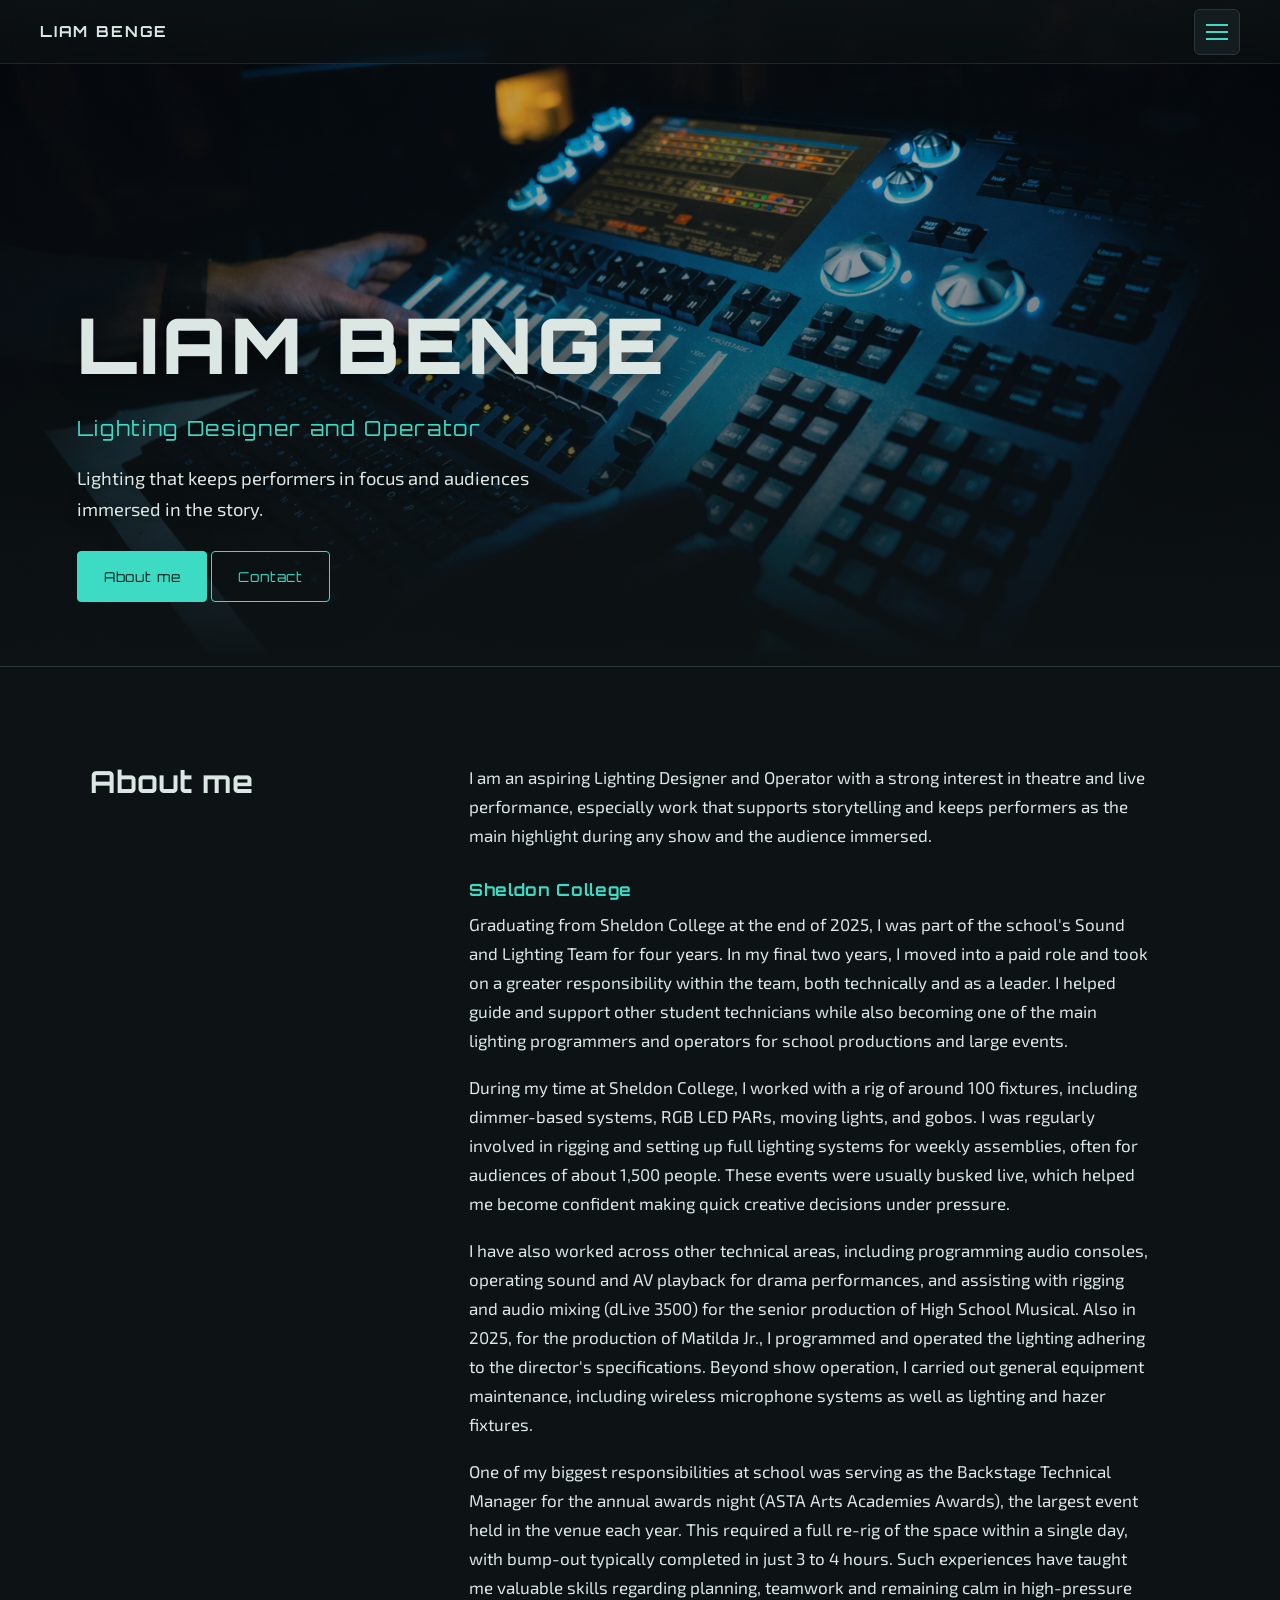
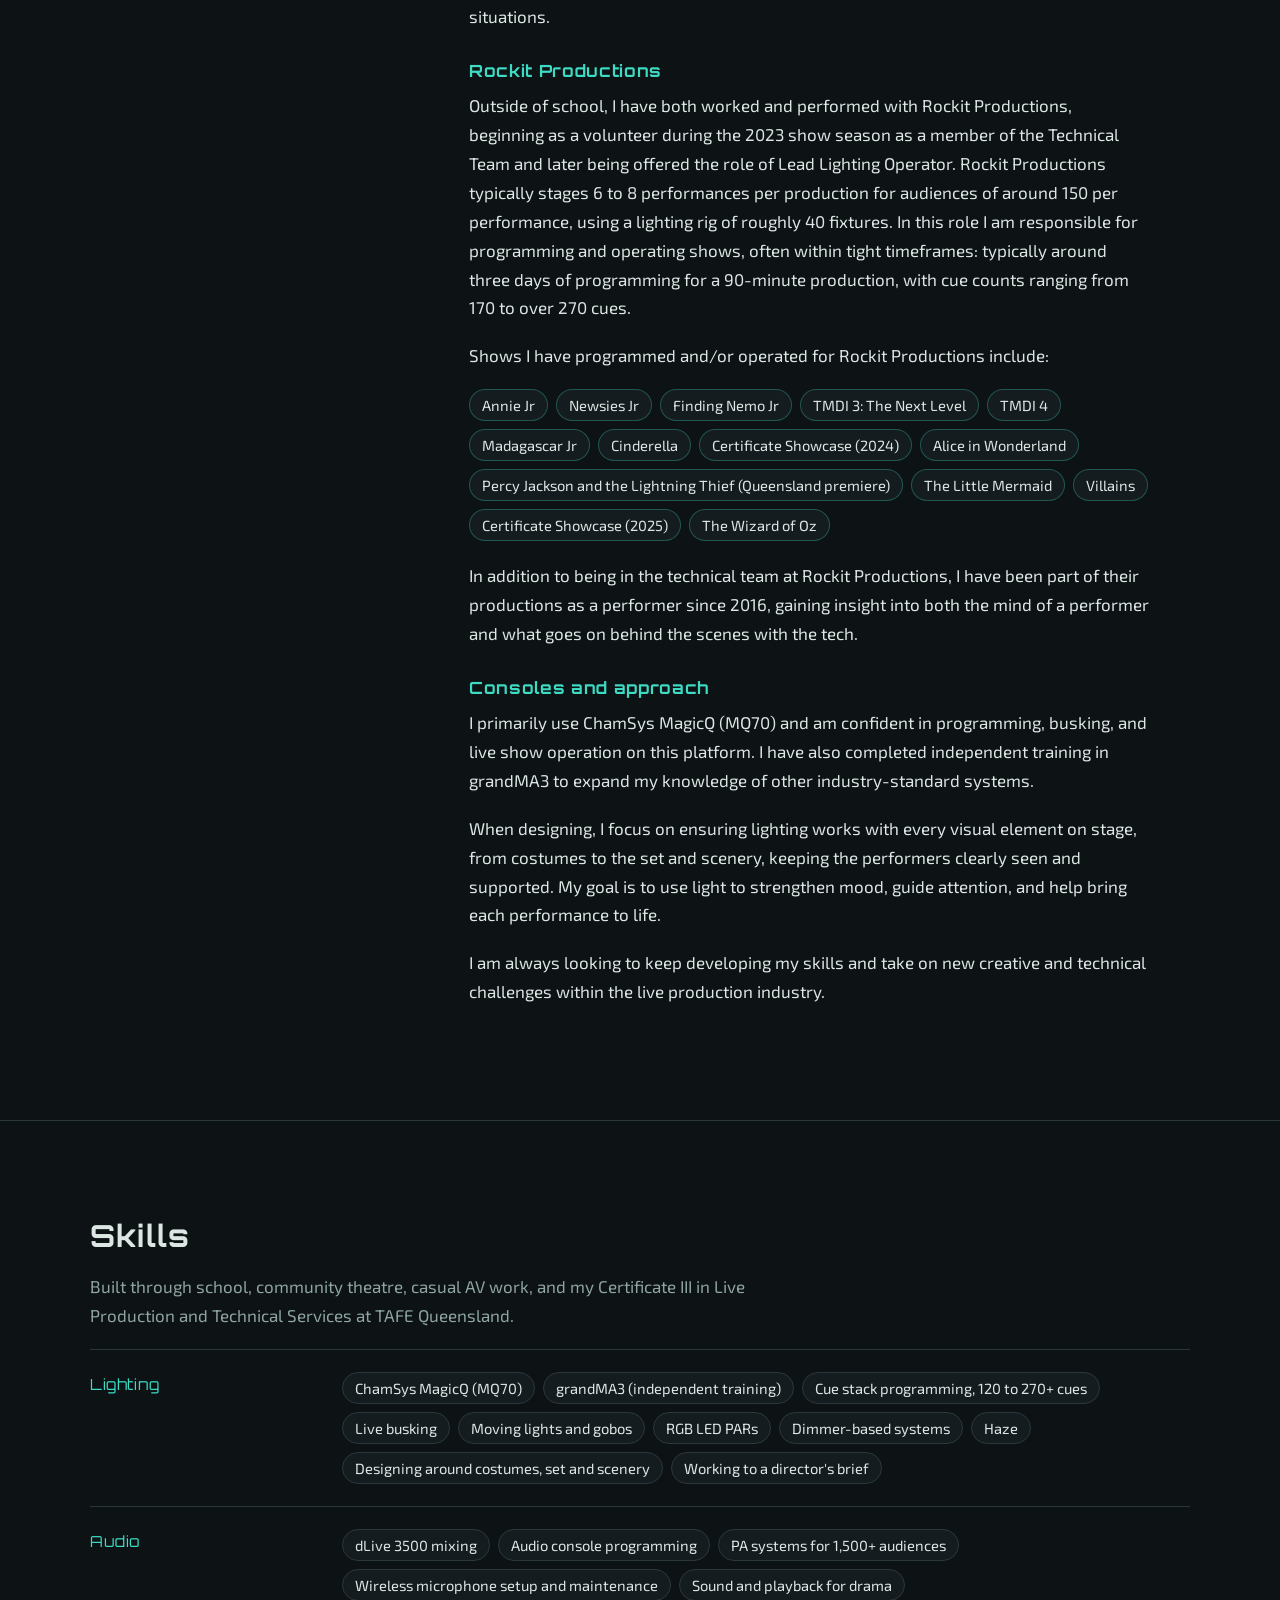
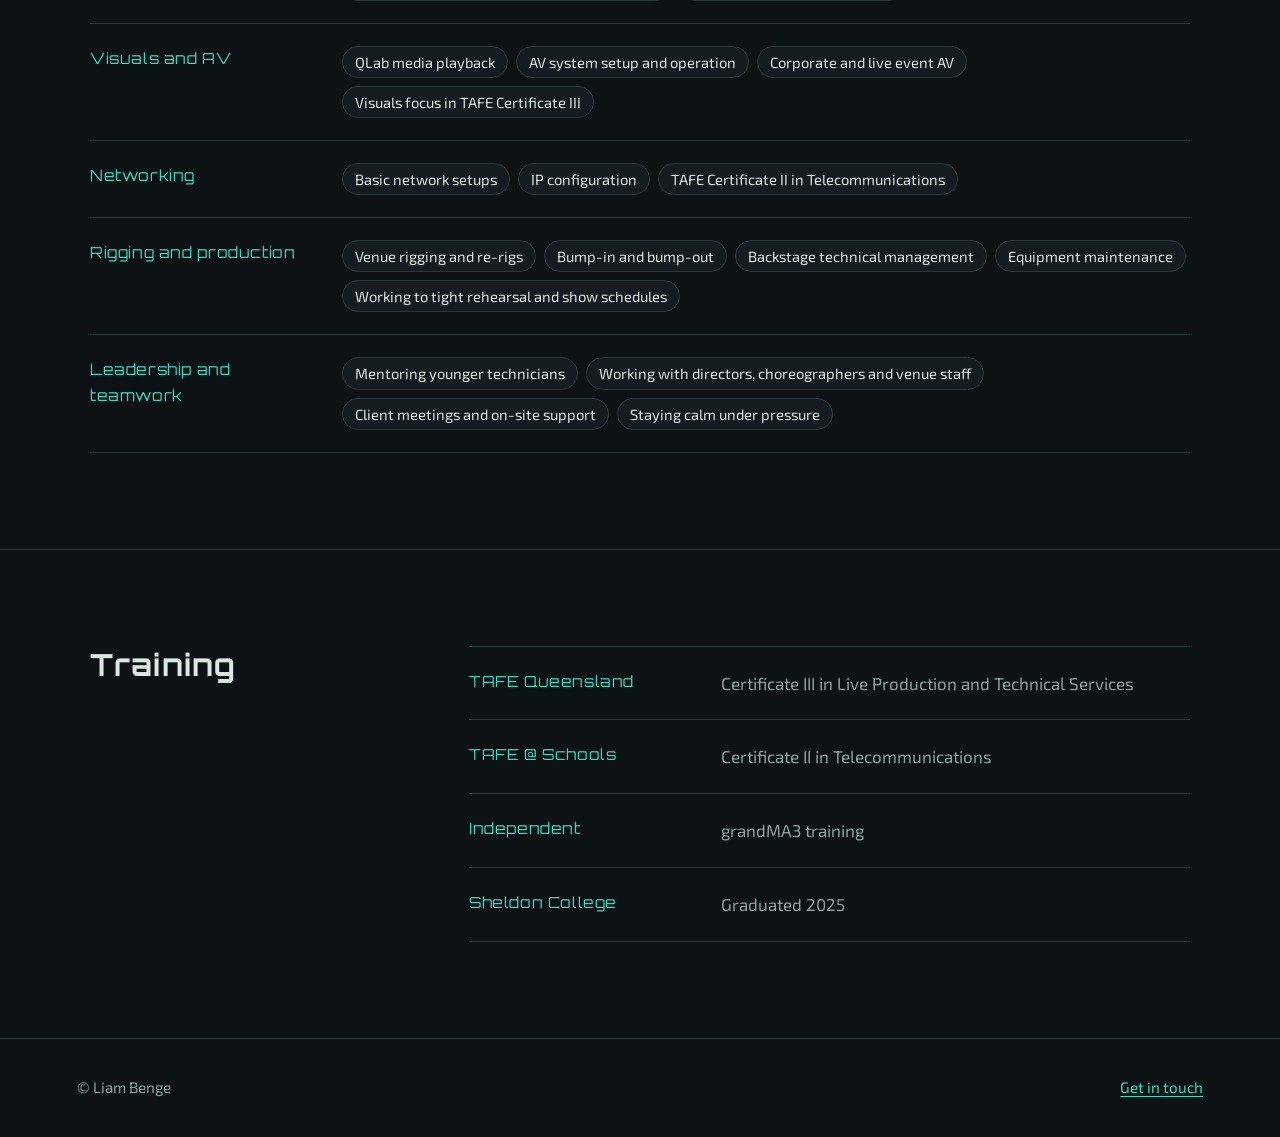
==== index.html @ 9af76e88 "Uploaded All Files" ====
<!doctype html>
<html lang="en">
<head>
<meta charset="utf-8">
<meta name="viewport" content="width=device-width, initial-scale=1">
<title>Liam Benge | Lighting Designer and Operator</title>
<meta name="description" content="Portfolio of Liam Benge, lighting designer and operator for theatre and live performance.">
<link rel="preconnect" href="https://fonts.googleapis.com">
<link rel="preconnect" href="https://fonts.gstatic.com" crossorigin>
<link href="https://fonts.googleapis.com/css2?family=Exo+2:wght@300;400;600&family=Orbitron:wght@500;700;900&display=swap" rel="stylesheet">
<link rel="stylesheet" href="css/style.css">
</head>
<body data-page="home">
<header class="site-header">
  <a class="brand" href="index.html">LIAM BENGE</a>
  <button class="burger" id="burger" aria-label="Open menu" aria-expanded="false" aria-controls="drawer"><span></span><span></span><span></span></button>
</header>
<div class="scrim" id="scrim" hidden></div>
<nav class="drawer" id="drawer" aria-label="Main">
  <a href="index.html" data-nav="home">Home</a>
  <p class="drawer-label">Photos and video</p>
  <div id="folderLinks"></div>
  <a href="contact.html" data-nav="contact" style="margin-top:12px">Contact</a>
</nav>

<main>
<section class="hero" id="top">
  <div class="hero-inner">
    <h1>Liam Benge</h1>
    <p class="role">Lighting Designer and Operator</p>
    <p class="tag">Lighting that keeps performers in focus and audiences immersed in the story.</p>
    <a class="btn solid" href="#about">About me</a>
    <a class="btn" href="contact.html">Contact</a>
  </div>
</section>

<section class="section" id="about">
  <div class="wrap split">
    <div class="sticky"><h2>About me</h2></div>
    <div class="prose">
      <p>I am an aspiring Lighting Designer and Operator with a strong interest in theatre and live performance, especially work that supports storytelling and keeps performers as the main highlight during any show and the audience immersed.</p>

      <h3>Sheldon College</h3>
      <p>Graduating from Sheldon College at the end of 2025, I was part of the school's Sound and Lighting Team for four years. In my final two years, I moved into a paid role and took on a greater responsibility within the team, both technically and as a leader. I helped guide and support other student technicians while also becoming one of the main lighting programmers and operators for school productions and large events.</p>
      <p>During my time at Sheldon College, I worked with a rig of around 100 fixtures, including dimmer-based systems, RGB LED PARs, moving lights, and gobos. I was regularly involved in rigging and setting up full lighting systems for weekly assemblies, often for audiences of about 1,500 people. These events were usually busked live, which helped me become confident making quick creative decisions under pressure.</p>
      <p>I have also worked across other technical areas, including programming audio consoles, operating sound and AV playback for drama performances, and assisting with rigging and audio mixing (dLive 3500) for the senior production of High School Musical. Also in 2025, for the production of Matilda Jr., I programmed and operated the lighting adhering to the director's specifications. Beyond show operation, I carried out general equipment maintenance, including wireless microphone systems as well as lighting and hazer fixtures.</p>
      <p>One of my biggest responsibilities at school was serving as the Backstage Technical Manager for the annual awards night (ASTA Arts Academies Awards), the largest event held in the venue each year. This required a full re-rig of the space within a single day, with bump-out typically completed in just 3 to 4 hours. Such experiences have taught me valuable skills regarding planning, teamwork and remaining calm in high-pressure situations.</p>

      <h3>Rockit Productions</h3>
      <p>Outside of school, I have both worked and performed with Rockit Productions, beginning as a volunteer during the 2023 show season as a member of the Technical Team and later being offered the role of Lead Lighting Operator. Rockit Productions typically stages 6 to 8 performances per production for audiences of around 150 per performance, using a lighting rig of roughly 40 fixtures. In this role I am responsible for programming and operating shows, often within tight timeframes: typically around three days of programming for a 90-minute production, with cue counts ranging from 170 to over 270 cues.</p>
      <p>Shows I have programmed and/or operated for Rockit Productions include:</p>
      <ul class="shows">
    <li class="chip">Annie Jr</li>
    <li class="chip">Newsies Jr</li>
    <li class="chip">Finding Nemo Jr</li>
    <li class="chip">TMDI 3: The Next Level</li>
    <li class="chip">TMDI 4</li>
    <li class="chip">Madagascar Jr</li>
    <li class="chip">Cinderella</li>
    <li class="chip">Certificate Showcase (2024)</li>
    <li class="chip">Alice in Wonderland</li>
    <li class="chip">Percy Jackson and the Lightning Thief (Queensland premiere)</li>
    <li class="chip">The Little Mermaid</li>
    <li class="chip">Villains</li>
    <li class="chip">Certificate Showcase (2025)</li>
    <li class="chip">The Wizard of Oz</li>
      </ul>
      <p>In addition to being in the technical team at Rockit Productions, I have been part of their productions as a performer since 2016, gaining insight into both the mind of a performer and what goes on behind the scenes with the tech.</p>

      <h3>Consoles and approach</h3>
      <p>I primarily use ChamSys MagicQ (MQ70) and am confident in programming, busking, and live show operation on this platform. I have also completed independent training in grandMA3 to expand my knowledge of other industry-standard systems.</p>
      <p>When designing, I focus on ensuring lighting works with every visual element on stage, from costumes to the set and scenery, keeping the performers clearly seen and supported. My goal is to use light to strengthen mood, guide attention, and help bring each performance to life.</p>
      <p>I am always looking to keep developing my skills and take on new creative and technical challenges within the live production industry.</p>
    </div>
  </div>
</section>

<section class="section" id="skills">
  <div class="wrap">
    <h2>Skills</h2>
    <p class="prose" style="color:var(--muted)">Built through school, community theatre, casual AV work, and my Certificate III in Live Production and Technical Services at TAFE Queensland.</p>
    <dl class="skill-rows">
    <div class="skill-row"><dt>Lighting</dt><dd><span class="chip">ChamSys MagicQ (MQ70)</span><span class="chip">grandMA3 (independent training)</span><span class="chip">Cue stack programming, 120 to 270+ cues</span><span class="chip">Live busking</span><span class="chip">Moving lights and gobos</span><span class="chip">RGB LED PARs</span><span class="chip">Dimmer-based systems</span><span class="chip">Haze</span><span class="chip">Designing around costumes, set and scenery</span><span class="chip">Working to a director's brief</span></dd></div>
    <div class="skill-row"><dt>Audio</dt><dd><span class="chip">dLive 3500 mixing</span><span class="chip">Audio console programming</span><span class="chip">PA systems for 1,500+ audiences</span><span class="chip">Wireless microphone setup and maintenance</span><span class="chip">Sound and playback for drama</span></dd></div>
    <div class="skill-row"><dt>Visuals and AV</dt><dd><span class="chip">QLab media playback</span><span class="chip">AV system setup and operation</span><span class="chip">Corporate and live event AV</span><span class="chip">Visuals focus in TAFE Certificate III</span></dd></div>
    <div class="skill-row"><dt>Networking</dt><dd><span class="chip">Basic network setups</span><span class="chip">IP configuration</span><span class="chip">TAFE Certificate II in Telecommunications</span></dd></div>
    <div class="skill-row"><dt>Rigging and production</dt><dd><span class="chip">Venue rigging and re-rigs</span><span class="chip">Bump-in and bump-out</span><span class="chip">Backstage technical management</span><span class="chip">Equipment maintenance</span><span class="chip">Working to tight rehearsal and show schedules</span></dd></div>
    <div class="skill-row"><dt>Leadership and teamwork</dt><dd><span class="chip">Mentoring younger technicians</span><span class="chip">Working with directors, choreographers and venue staff</span><span class="chip">Client meetings and on-site support</span><span class="chip">Staying calm under pressure</span></dd></div>
    </dl>
  </div>
</section>

<section class="section" id="training">
  <div class="wrap split">
    <div class="sticky"><h2>Training</h2></div>
    <dl class="skill-rows">
      <div class="skill-row"><dt>TAFE Queensland</dt><dd class="note">Certificate III in Live Production and Technical Services</dd></div>
      <div class="skill-row"><dt>TAFE @ Schools</dt><dd class="note">Certificate II in Telecommunications</dd></div>
      <div class="skill-row"><dt>Independent</dt><dd class="note">grandMA3 training</dd></div>
      <div class="skill-row"><dt>Sheldon College</dt><dd class="note">Graduated 2025</dd></div>
    </dl>
  </div>
</section>
</main>
<footer class="site-footer">
  <span>&copy; Liam Benge</span>
  <a href="contact.html">Get in touch</a>
</footer>
<script src="js/site.js"></script>
</body>
</html>
---- css/style.css ----
:root{
  --bg:#0d1214; --panel:#151c1f; --panel-2:#1c2629; --line:#2a383c;
  --green:#0b3d31; --green-2:#15705a; --teal:#3ddbc4; --teal-dim:#1ea593;
  --text:#dce7e4; --muted:#8ea5a1;
  --font-display:'Orbitron','Exo 2',system-ui,sans-serif;
  --font-body:'Exo 2',system-ui,-apple-system,'Segoe UI',sans-serif;
  --header-h:64px;
}
*,*::before,*::after{box-sizing:border-box}
html{scroll-behavior:smooth}
body{margin:0;background:var(--bg);color:var(--text);font-family:var(--font-body);font-size:1.0625rem;line-height:1.7;-webkit-font-smoothing:antialiased}
body.no-scroll{overflow:hidden}
img,video{max-width:100%;display:block}
a{color:var(--teal);text-underline-offset:3px}
a:hover{color:#fff}
:focus-visible{outline:2px solid var(--teal);outline-offset:3px}
h1,h2,h3{font-family:var(--font-display);line-height:1.2;margin:0 0 .6em;font-weight:700}
h2{font-size:clamp(1.4rem,2.4vw,1.9rem);letter-spacing:.03em}
h3{font-size:1.05rem;letter-spacing:.04em;color:var(--teal)}
p{margin:0 0 1.1em}

/* header + menu */
.site-header{position:fixed;inset:0 0 auto 0;height:var(--header-h);z-index:30;display:flex;align-items:center;justify-content:space-between;padding:0 clamp(16px,4vw,40px);background:linear-gradient(180deg,rgba(13,18,20,.88),rgba(13,18,20,.55));backdrop-filter:blur(8px);border-bottom:1px solid rgba(61,219,196,.14)}
.brand{font-family:var(--font-display);font-weight:700;letter-spacing:.12em;color:var(--text);text-decoration:none;font-size:.95rem}
.brand:hover{color:var(--teal)}
.burger{width:46px;height:46px;border:1px solid var(--line);background:var(--panel);border-radius:6px;cursor:pointer;display:grid;place-content:center;gap:5px}
.burger span{display:block;width:22px;height:2px;background:var(--teal);transition:transform .25s,opacity .2s}
.burger[aria-expanded="true"] span:nth-child(1){transform:translateY(7px) rotate(45deg)}
.burger[aria-expanded="true"] span:nth-child(2){opacity:0}
.burger[aria-expanded="true"] span:nth-child(3){transform:translateY(-7px) rotate(-45deg)}
.scrim{position:fixed;inset:0;background:rgba(0,0,0,.6);z-index:40}
.drawer{position:fixed;top:0;right:0;bottom:0;width:min(340px,86vw);z-index:50;background:var(--panel);border-left:1px solid var(--line);padding:calc(var(--header-h) + 16px) 0 24px;transform:translateX(100%);transition:transform .28s ease;overflow-y:auto}
.drawer.open{transform:none}
.drawer a{display:block;padding:12px 28px;color:var(--text);text-decoration:none;font-family:var(--font-display);font-size:.9rem;letter-spacing:.05em;border-left:3px solid transparent}
.drawer a:hover{background:var(--panel-2);color:var(--teal)}
.drawer a[aria-current="page"]{border-left-color:var(--teal);color:var(--teal);background:var(--panel-2)}
.drawer-label{margin:18px 28px 6px;font-size:.85rem;color:var(--muted);border-top:1px solid var(--line);padding-top:16px}
#folderLinks a{padding-left:40px}

/* hero */
.hero{position:relative;min-height:min(74vh,680px);display:flex;align-items:flex-end;padding:calc(var(--header-h) + 40px) clamp(20px,6vw,80px) clamp(32px,6vw,64px);
  background:
    linear-gradient(180deg,rgba(13,18,20,.15) 0%,rgba(13,18,20,.55) 60%,var(--bg) 100%),
    url('../assets/banner.jpg') center/cover no-repeat,
    linear-gradient(135deg,var(--green) 0%,#122226 55%,#1b2a2e 100%);
  overflow:hidden}
.hero::after{content:"";position:absolute;inset:0;pointer-events:none;background:linear-gradient(100deg,transparent 42%,rgba(61,219,196,.22) 50%,transparent 58%);background-size:260% 100%;background-position:130% 0;animation:sweep 2.8s .4s ease-out 1 forwards}
@keyframes sweep{to{background-position:-60% 0}}
.hero-inner{position:relative;z-index:1;max-width:900px}
.hero h1{font-size:clamp(2.2rem,7vw,4.8rem);letter-spacing:.06em;text-transform:uppercase;margin:0 0 .25em;font-weight:900;text-shadow:0 2px 24px rgba(0,0,0,.6)}
.hero .role{font-family:var(--font-display);font-size:clamp(.95rem,2vw,1.3rem);letter-spacing:.08em;color:var(--teal);margin:0 0 .8em}
.hero .tag{max-width:46ch;font-size:1.15rem;color:var(--text);text-shadow:0 1px 12px rgba(0,0,0,.7);margin:0 0 1.4em}
.btn{display:inline-block;font-family:var(--font-display);font-size:.85rem;letter-spacing:.06em;padding:13px 26px;border:1px solid var(--teal);color:var(--teal);background:transparent;text-decoration:none;border-radius:4px;cursor:pointer;transition:background .2s,color .2s}
.btn:hover{background:var(--teal);color:#06231e}
.btn.solid{background:var(--teal);color:#06231e}
.btn.solid:hover{background:#fff;border-color:#fff}

/* sections */
.section{padding:clamp(48px,8vw,96px) clamp(20px,6vw,80px);border-top:1px solid var(--line)}
.section:first-of-type{border-top:0}
.wrap{max-width:1100px;margin:0 auto}
.split{display:grid;gap:clamp(20px,4vw,64px);grid-template-columns:1fr}
@media(min-width:860px){.split{grid-template-columns:minmax(200px,1fr) 2.2fr}.split>.sticky{position:sticky;top:calc(var(--header-h) + 24px);align-self:start}}
.prose{max-width:68ch}
.prose h3{margin-top:1.8em}
.shows{display:flex;flex-wrap:wrap;gap:8px;list-style:none;padding:0;margin:0 0 1.2em}
.chip{display:inline-block;padding:4px 12px;border:1px solid var(--line);border-radius:999px;background:var(--panel);font-size:.92rem;line-height:1.5}
.shows .chip{border-color:rgba(61,219,196,.3)}

/* skills */
.skill-rows{margin:0}
.skill-row{display:grid;gap:10px;padding:22px 0;border-top:1px solid var(--line)}
.skill-row:last-child{border-bottom:1px solid var(--line)}
@media(min-width:760px){.skill-row{grid-template-columns:220px 1fr;gap:32px}}
.skill-row dt{font-family:var(--font-display);font-size:.95rem;letter-spacing:.04em;color:var(--teal)}
.skill-row dd{margin:0;display:flex;flex-wrap:wrap;gap:8px}
.skill-row dd.note{display:block;color:var(--muted)}

/* footer */
.site-footer{padding:36px clamp(20px,6vw,80px);border-top:1px solid var(--line);color:var(--muted);display:flex;flex-wrap:wrap;gap:12px 32px;justify-content:space-between;font-size:.95rem}

/* gallery page */
.page-head{padding:calc(var(--header-h) + 36px) clamp(20px,6vw,80px) 20px;background:linear-gradient(180deg,var(--green) -80%,var(--bg) 100%)}
.page-head h1{font-size:clamp(1.7rem,4.5vw,2.8rem);margin:0 0 .2em}
.page-head .count{color:var(--muted);margin:0}
.gal-bar{display:flex;flex-wrap:wrap;gap:12px;align-items:center;justify-content:space-between;margin-top:20px}
.seg{display:inline-flex;border:1px solid var(--line);border-radius:6px;overflow:hidden}
.seg button{font:inherit;font-family:var(--font-display);font-size:.8rem;letter-spacing:.05em;padding:10px 18px;border:0;background:var(--panel);color:var(--muted);cursor:pointer}
.seg button[aria-pressed="true"]{background:var(--teal);color:#06231e}
.gallery{padding:10px clamp(12px,4vw,56px) 64px;max-width:1500px;margin:0 auto}
.stage{position:relative;background:#000;border:1px solid var(--line);border-radius:6px;aspect-ratio:16/9;max-height:78vh;width:100%;display:grid;place-items:center;overflow:hidden;touch-action:pan-y}
.stage img,.stage video{width:100%;height:100%;object-fit:contain}
.nav-btn,.fs-btn{position:absolute;border:1px solid rgba(255,255,255,.2);background:rgba(13,18,20,.65);color:var(--text);cursor:pointer;backdrop-filter:blur(4px);font-size:1.4rem;line-height:1}
.nav-btn{top:50%;transform:translateY(-50%);width:48px;height:64px;border-radius:6px}
.nav-btn.prev{left:12px}.nav-btn.next{right:12px}
.fs-btn{top:12px;right:12px;width:42px;height:42px;border-radius:6px;font-size:1.1rem}
.nav-btn:hover,.fs-btn:hover{background:var(--teal);color:#06231e}
.counter{position:absolute;left:14px;bottom:12px;padding:3px 12px;background:rgba(13,18,20,.72);border-radius:999px;font-size:.9rem}
.thumbs{display:flex;gap:8px;overflow-x:auto;padding:12px 2px;scrollbar-color:var(--teal-dim) var(--panel)}
.thumb{flex:0 0 auto;width:120px;aspect-ratio:16/10;padding:0;border:2px solid transparent;border-radius:4px;background:var(--panel);cursor:pointer;overflow:hidden;position:relative;opacity:.65}
.thumb[aria-current="true"]{border-color:var(--teal);opacity:1}
.thumb:hover{opacity:1}
.thumb img,.thumb video,.tile img,.tile video{width:100%;height:100%;object-fit:cover}
.grid{display:grid;gap:10px;grid-template-columns:repeat(auto-fill,minmax(230px,1fr));padding-top:10px}
.tile{position:relative;aspect-ratio:4/3;padding:0;border:1px solid var(--line);border-radius:4px;overflow:hidden;background:var(--panel);cursor:pointer}
.tile:hover{border-color:var(--teal)}
.tile img,.tile video{transition:transform .35s}
.tile:hover img,.tile:hover video{transform:scale(1.04)}
.play{position:absolute;right:8px;bottom:8px;width:30px;height:30px;border-radius:50%;background:rgba(13,18,20,.75);color:var(--teal);display:grid;place-items:center;font-size:.75rem;pointer-events:none}
.notice{max-width:60ch;margin:48px auto;padding:20px 24px;border:1px solid var(--line);border-left:3px solid var(--teal);background:var(--panel);border-radius:4px}
code{background:var(--panel-2);padding:2px 6px;border-radius:3px;font-size:.92em}
[hidden]{display:none!important}

/* contact */
.form{display:grid;gap:18px;max-width:620px}
.form label{display:grid;gap:6px;font-size:.95rem;color:var(--muted)}
.form input,.form textarea{font:inherit;color:var(--text);background:var(--panel);border:1px solid var(--line);border-radius:4px;padding:12px 14px}
.form input:focus,.form textarea:focus{outline:2px solid var(--teal);outline-offset:1px;border-color:var(--teal)}
.form textarea{min-height:160px;resize:vertical}
.hp{position:absolute;left:-9999px}
.status{min-height:1.5em;margin:0}
.status.ok{color:var(--teal)}.status.err{color:#ff9b8a}

@media(prefers-reduced-motion:reduce){
  html{scroll-behavior:auto}
  .hero::after{animation:none;opacity:0}
  *{transition:none!important}
}
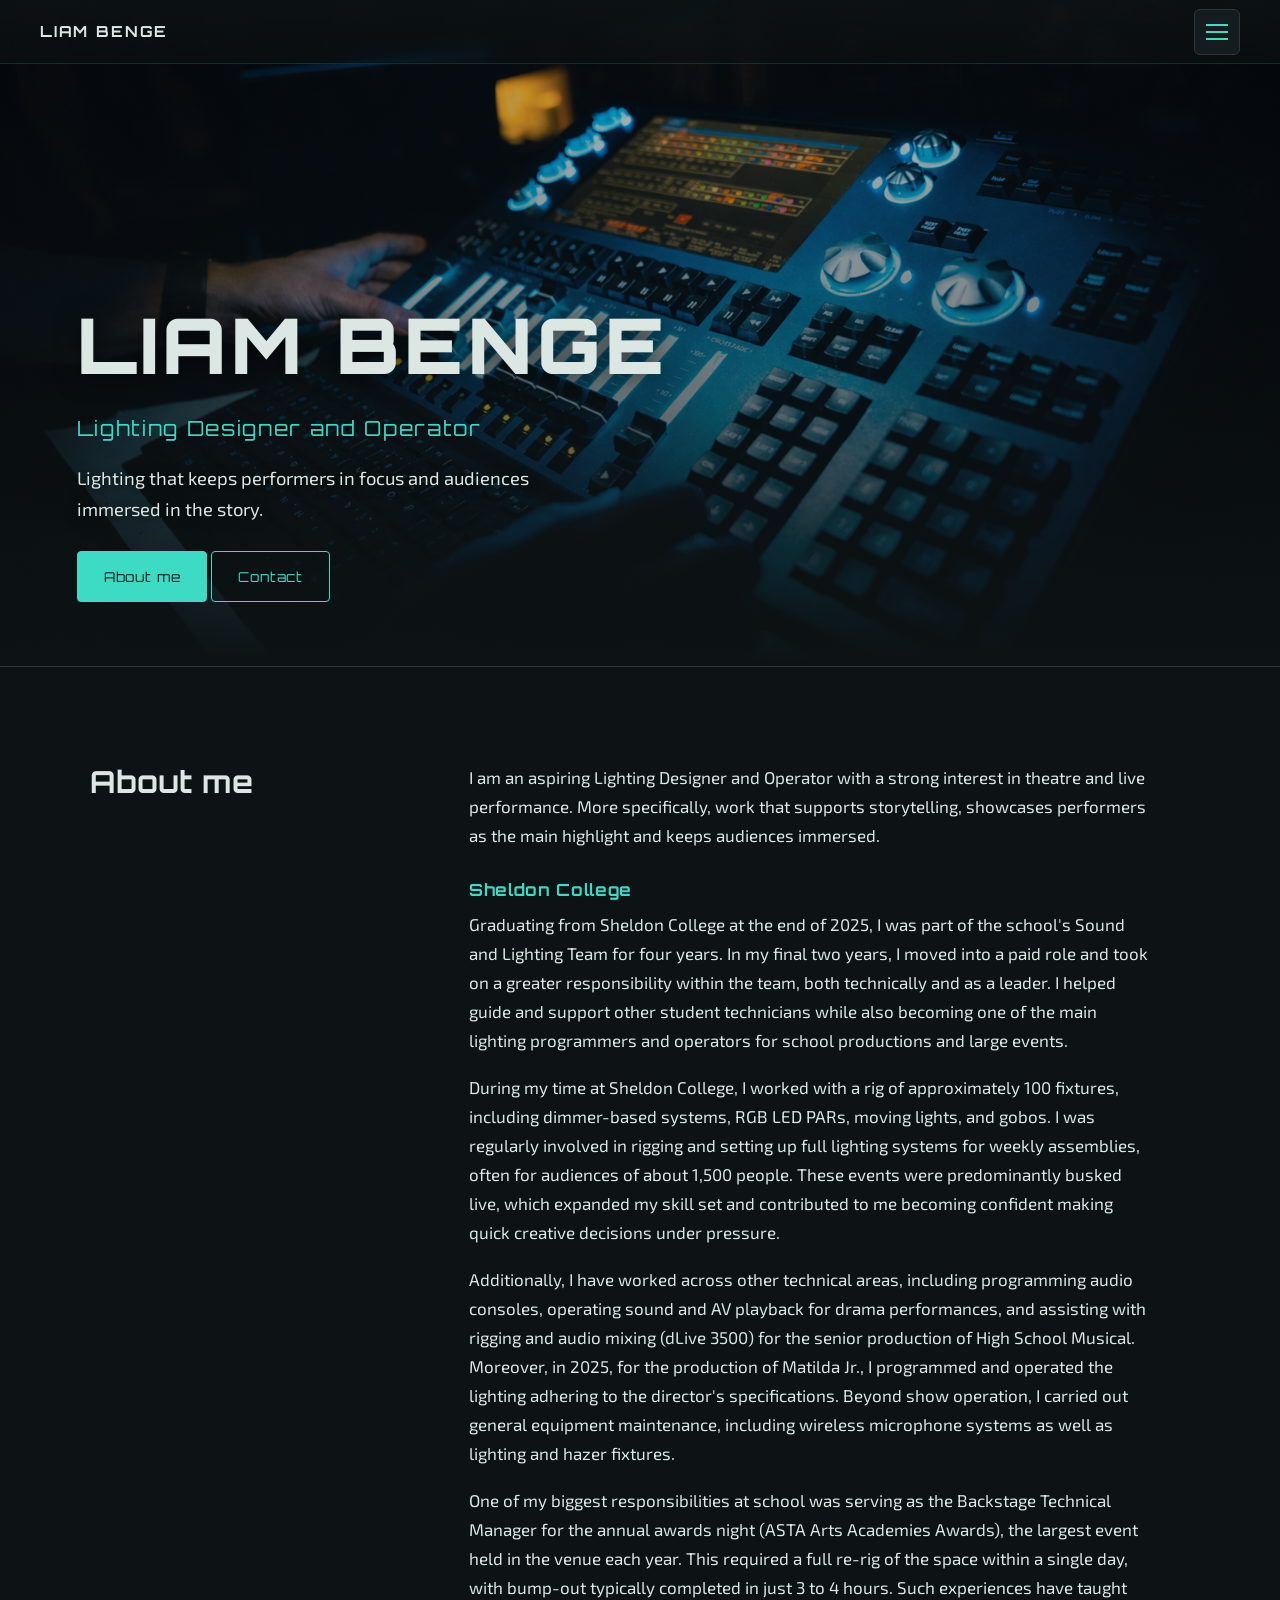
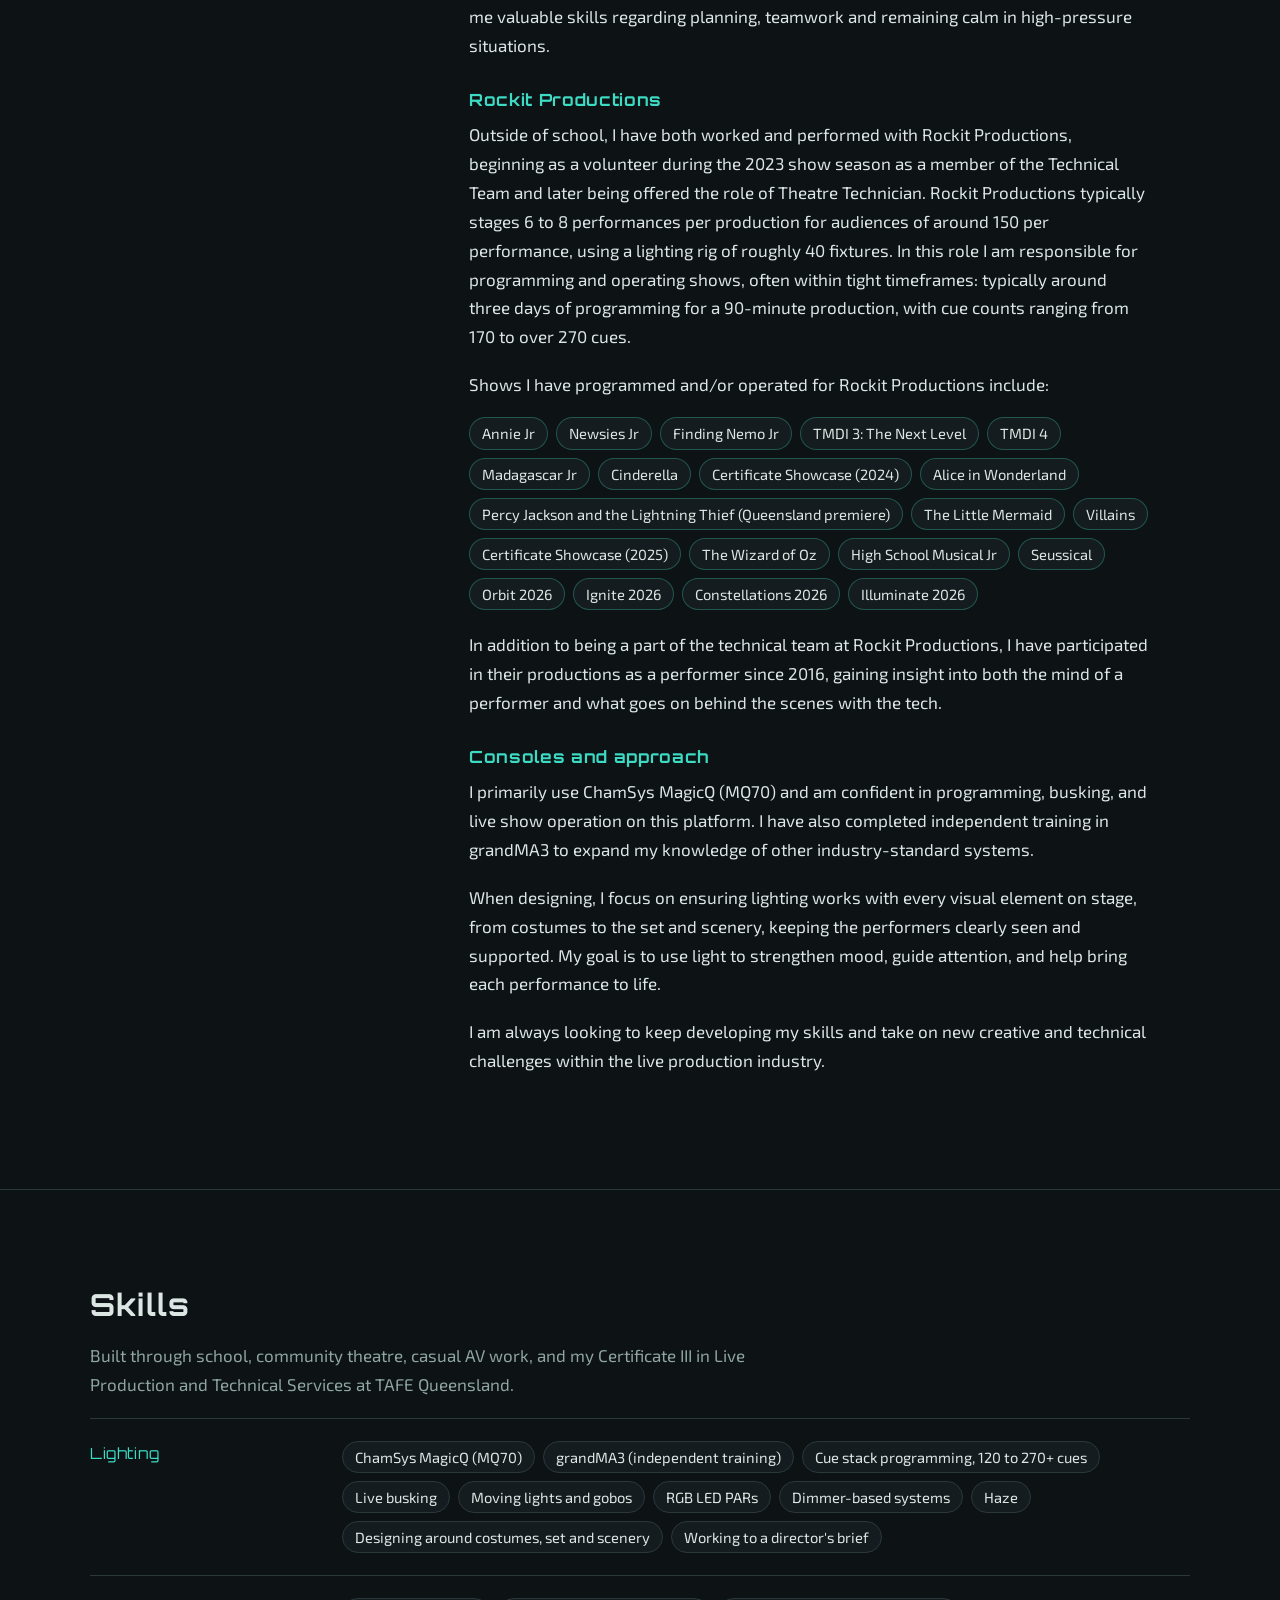
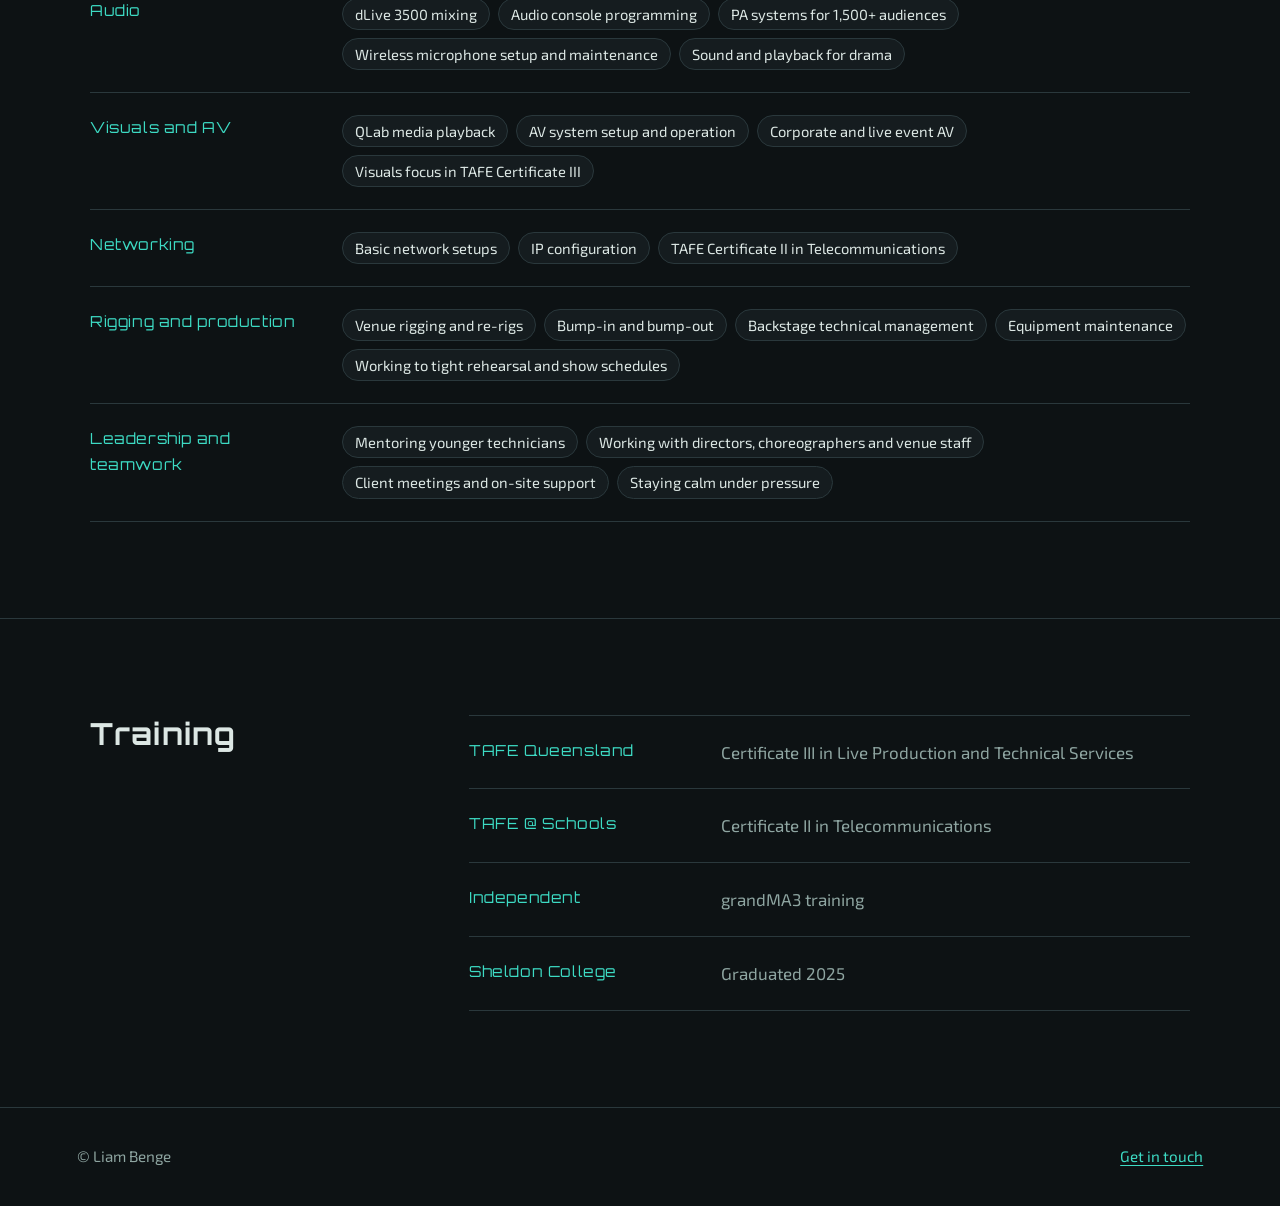
==== commit 4ea12b29: "Changes to Index.html" ====
--- a/index.html
+++ b/index.html
@@ -38,16 +38,16 @@
   <div class="wrap split">
     <div class="sticky"><h2>About me</h2></div>
     <div class="prose">
-      <p>I am an aspiring Lighting Designer and Operator with a strong interest in theatre and live performance, especially work that supports storytelling and keeps performers as the main highlight during any show and the audience immersed.</p>
+    <p> I am an aspiring Lighting Designer and Operator with a strong interest in theatre and live performance. More specifically, work that supports storytelling, showcases performers as the main highlight and keeps audiences immersed.</p>
 
       <h3>Sheldon College</h3>
       <p>Graduating from Sheldon College at the end of 2025, I was part of the school's Sound and Lighting Team for four years. In my final two years, I moved into a paid role and took on a greater responsibility within the team, both technically and as a leader. I helped guide and support other student technicians while also becoming one of the main lighting programmers and operators for school productions and large events.</p>
-      <p>During my time at Sheldon College, I worked with a rig of around 100 fixtures, including dimmer-based systems, RGB LED PARs, moving lights, and gobos. I was regularly involved in rigging and setting up full lighting systems for weekly assemblies, often for audiences of about 1,500 people. These events were usually busked live, which helped me become confident making quick creative decisions under pressure.</p>
-      <p>I have also worked across other technical areas, including programming audio consoles, operating sound and AV playback for drama performances, and assisting with rigging and audio mixing (dLive 3500) for the senior production of High School Musical. Also in 2025, for the production of Matilda Jr., I programmed and operated the lighting adhering to the director's specifications. Beyond show operation, I carried out general equipment maintenance, including wireless microphone systems as well as lighting and hazer fixtures.</p>
+      <p>During my time at Sheldon College, I worked with a rig of approximately 100 fixtures, including dimmer-based systems, RGB LED PARs, moving lights, and gobos. I was regularly involved in rigging and setting up full lighting systems for weekly assemblies, often for audiences of about 1,500 people. These events were predominantly busked live, which expanded my skill set and contributed to me becoming confident making quick creative decisions under pressure.</p>
+      <p>Additionally, I have worked across other technical areas, including programming audio consoles, operating sound and AV playback for drama performances, and assisting with rigging and audio mixing (dLive 3500) for the senior production of High School Musical. Moreover, in 2025, for the production of Matilda Jr., I programmed and operated the lighting adhering to the director's specifications. Beyond show operation, I carried out general equipment maintenance, including wireless microphone systems as well as lighting and hazer fixtures.</p>
       <p>One of my biggest responsibilities at school was serving as the Backstage Technical Manager for the annual awards night (ASTA Arts Academies Awards), the largest event held in the venue each year. This required a full re-rig of the space within a single day, with bump-out typically completed in just 3 to 4 hours. Such experiences have taught me valuable skills regarding planning, teamwork and remaining calm in high-pressure situations.</p>
 
       <h3>Rockit Productions</h3>
-      <p>Outside of school, I have both worked and performed with Rockit Productions, beginning as a volunteer during the 2023 show season as a member of the Technical Team and later being offered the role of Lead Lighting Operator. Rockit Productions typically stages 6 to 8 performances per production for audiences of around 150 per performance, using a lighting rig of roughly 40 fixtures. In this role I am responsible for programming and operating shows, often within tight timeframes: typically around three days of programming for a 90-minute production, with cue counts ranging from 170 to over 270 cues.</p>
+      <p>Outside of school, I have both worked and performed with Rockit Productions, beginning as a volunteer during the 2023 show season as a member of the Technical Team and later being offered the role of Theatre Technician. Rockit Productions typically stages 6 to 8 performances per production for audiences of around 150 per performance, using a lighting rig of roughly 40 fixtures. In this role I am responsible for programming and operating shows, often within tight timeframes: typically around three days of programming for a 90-minute production, with cue counts ranging from 170 to over 270 cues.</p>
       <p>Shows I have programmed and/or operated for Rockit Productions include:</p>
       <ul class="shows">
     <li class="chip">Annie Jr</li>
@@ -64,8 +64,14 @@
     <li class="chip">Villains</li>
     <li class="chip">Certificate Showcase (2025)</li>
     <li class="chip">The Wizard of Oz</li>
+    <li class="chip">High School Musical Jr</li>
+    <li class="chip">Seussical</li>
+    <li class="chip">Orbit 2026</li>
+    <li class="chip">Ignite 2026</li>
+    <li class="chip">Constellations 2026</li>
+    <li class="chip">Illuminate 2026</li>
       </ul>
-      <p>In addition to being in the technical team at Rockit Productions, I have been part of their productions as a performer since 2016, gaining insight into both the mind of a performer and what goes on behind the scenes with the tech.</p>
+      <p>In addition to being a part of the technical team at Rockit Productions, I have participated in their productions as a performer since 2016, gaining insight into both the mind of a performer and what goes on behind the scenes with the tech.</p>
 
       <h3>Consoles and approach</h3>
       <p>I primarily use ChamSys MagicQ (MQ70) and am confident in programming, busking, and live show operation on this platform. I have also completed independent training in grandMA3 to expand my knowledge of other industry-standard systems.</p>
